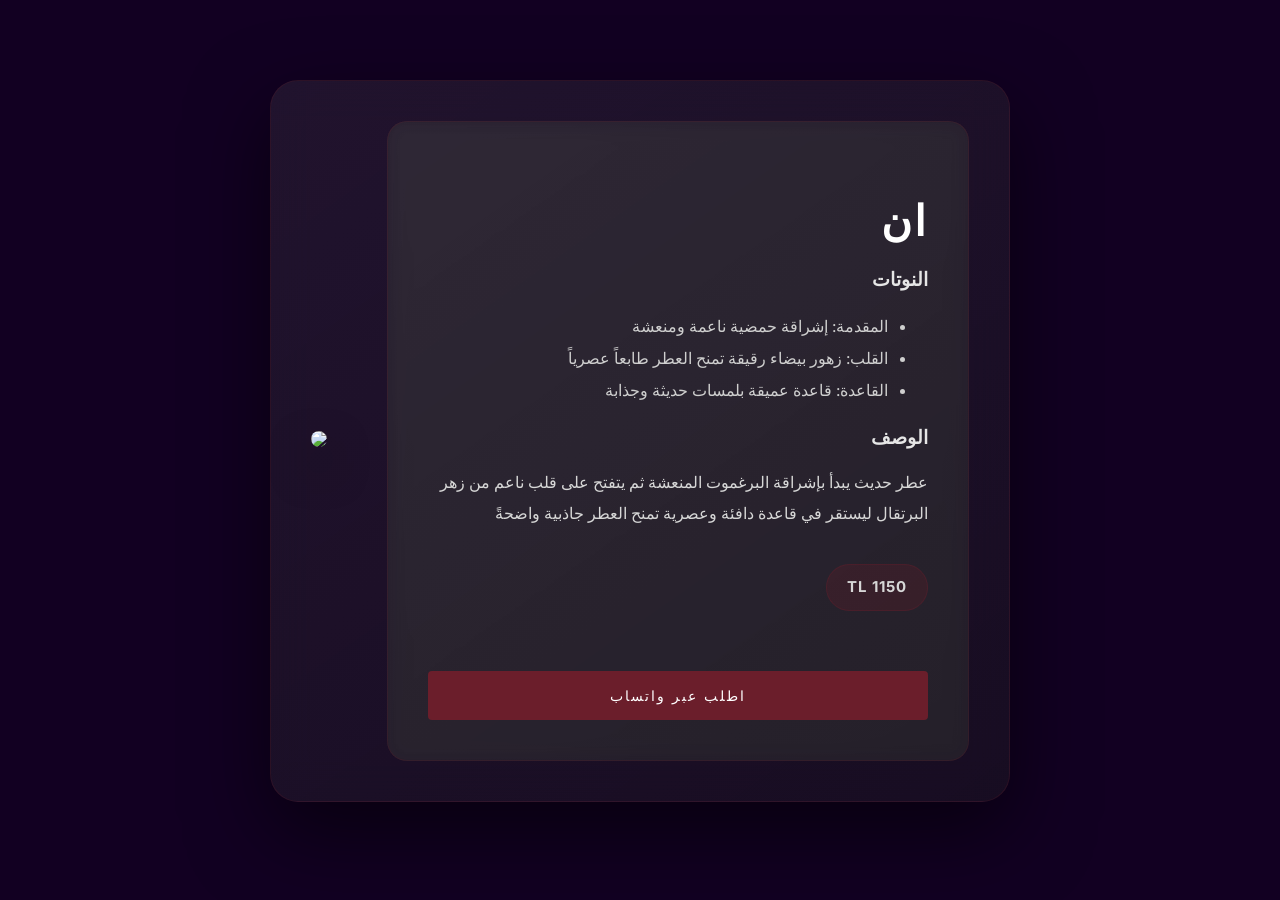
==== an.html @ c241ef5d "Add files via upload" ====
<!DOCTYPE html>

<html lang="ar">
<head>

<meta charset="UTF-8">
<title>ان </title>

<link rel="stylesheet" href="style.css">

</head>

<body>

<section class="perfume-page">

<div class="perfume-container">

<div class="perfume-text">


<h1>ان</h1>





<h3>النوتات</h3>

<ul>
<li>المقدمة:  إشراقة حمضية ناعمة ومنعشة</li>
<li>القلب: زهور بيضاء رقيقة تمنح العطر طابعاً عصرياً </li>
<li>القاعدة: قاعدة عميقة بلمسات حديثة وجذابة </li>
</ul>

<h3>الوصف</h3>

<p>
عطر حديث يبدأ بإشراقة البرغموت المنعشة
ثم يتفتح على قلب ناعم من زهر البرتقال
ليستقر في قاعدة دافئة وعصرية تمنح العطر جاذبية واضحةً
</p>




<p class="price">1150 TL</p>
<a class="order-btn"
href="https://wa.me/966558625981?text=مرحبا%20اريد%20طلب%20عطر%20قاف">
اطلب عبر واتساب
</a>

</div>

<div class="perfume-image-box">

<img src="images/AN.jpg">

</div>

</div>

</section>

</body>
</html>
---- style.css ----
@import url('https://fonts.googleapis.com/css2?family=Cormorant+Garamond:wght@400;600&family=Inter:wght@300;400&display=swap');
html{
direction:rtl;
}



body{
margin:0;
font-family:'Inter',sans-serif;
background:#120022;
color:white;
/* margin:0;
font-family:'Inter',sans-serif;
background:#120022;
text-align:center;
position:relative;
z-index:1;
background: linear-gradient(180deg,#0a0014,#120022);
color:white; */
}




/* SECTION */

section{
padding:120px 0;
}

/* HERO */

.hero{
  width:100%;
  height:90vh;
  overflow:hidden;
  position:relative;
}

.hero-image{
width:100%;
height:100%;
object-fit:cover;
display:block;
position:relative;
z-index:0;
}


.hero::before{
content:"";
position:absolute;
top:0;
left:0;
width:100%;
height:100%;
background:rgba(0,0,0,0.35);
z-index:1;
pointer-events:none;
}

.hero *{
position:relative;
z-index:2;
}

.hero h1{
font-size:70px;
letter-spacing:8px;
text-shadow:0 0 30px rgba(255,255,255,0.3);
}




.hero-text{

position:absolute;

top:50%;
left:50%;

transform:translate(-50%,-50%);

text-align:center;

color:white;

z-index:5;

background:rgba(0,0,0,0.3);

padding:30px 40px;

border-radius:10px;

}




.about-image img{
filter: brightness(1);
opacity:1;
}

/* BUTTON */

.order-btn{

display:block;

width:100%;

margin-top:30px;

padding:16px 0;

background:#6b1e2b;

color:white;

text-decoration:none;

text-align:center;

font-size:14px;

letter-spacing:2px;

border:none;

border-radius:4px;

transition:0.3s;

}

.order-btn:hover{

background:#8b2d3c;

}


/* NAVBAR */

.navbar{
display:flex;
justify-content:space-between;
align-items:center;
padding:10px 40px;
background:#120818;
}

.logo{
display:flex;
align-items:center;
gap:10px;
font-size:20px;
letter-spacing:5px;
font-weight:bold;
}

.logo-img{
width:55px;
height:55px;
object-fit:contain;
animation: logoGlow 3s ease-in-out infinite;
}

@keyframes logoGlow{
0%{filter: drop-shadow(0 0 5px rgba(255,255,255,0.3));}
50%{filter: drop-shadow(0 0 20px rgba(255,255,255,0.9));}
100%{filter: drop-shadow(0 0 5px rgba(255,255,255,0.3));}
}

.logo-img:hover{
transform:scale(1.1);
filter: drop-shadow(0 0 15px rgba(255,255,255,0.9));
}

.nav-links{
display:flex;
gap:40px;
list-style:none;
margin:0;
padding:0;
flex:1;
justify-content:center;
}

.nav-links a{
text-decoration:none;
color:white;
transition:0.3s;
}

.nav-links a:hover{
color:#8b2d3c;
}

.lang{
color:white;
font-size:14px;
cursor:pointer;
}

/* PRODUCTS */

.products{
padding:80px 40px;
background:#120022;
}

.products h2{
font-size:40px;
margin-bottom:50px;
}

.product-grid{
display:grid;
grid-template-columns: repeat(6, 1fr);
gap:40px;
max-width:1200px;
margin:auto;
align-items:start;
}

.product-card:nth-child(1){
grid-column: 1 / span 2;
}

.product-card:nth-child(2){
grid-column: 3 / span 2;
}

.product-card:nth-child(3){
grid-column: 5 / span 2;
}

.product-card:nth-child(4){
grid-column: 2 / span 2;
}

.product-card:nth-child(5){
grid-column: 4 / span 2;
}



/* FOR MOBILE PHONES */


@media (max-width: 992px){
.product-grid{
grid-template-columns: repeat(2, 1fr);
}

.product-card:nth-child(1),
.product-card:nth-child(2),
.product-card:nth-child(3),
.product-card:nth-child(4),
.product-card:nth-child(5){
grid-column: auto;
}
}

@media (max-width: 600px){
.product-grid{
grid-template-columns: 1fr;
}
}




.product-card{
background: linear-gradient(
145deg,
rgba(130,130,130,0.20),
rgba(60,60,60,0.34)
);
backdrop-filter: blur(25px);
border:1px solid rgba(107,30,43,0.28);
padding:30px;
border-radius:28px;
text-align:center;
transition:0.4s;
display:flex;
flex-direction:column;
align-items:center;
justify-content:space-between;
gap:18px;
min-height:620px;
box-shadow: 
0 25px 60px rgba(0,0,0,0.45),
inset 0 1px 0 rgba(255,255,255,0.18);
}

.product-card img{
width:100%;
height:260px;
object-fit:cover;
border-radius:15px;
margin-bottom:10px;
transition:0.4s;
}

.product-card:hover{
transform:translateY(-10px) scale(1.02);
box-shadow:
0 20px 40px rgba(0,0,0,0.6),
0 0 30px rgba(107,30,43,0.20);
}

.product-card:hover img{
transform:scale(1.05);
}

/* NOTES */

.notes{
text-align:right;
font-size:14px;
line-height:1.8;
opacity:0.9;
margin-top:10px;
width:100%;
}

.description{
text-align:right;
font-size:14px;
line-height:1.8;
opacity:0.85;
margin-top:10px;
width:100%;
}

/* PERFUME PAGE */

.perfume-text{

max-width:520px;

text-align:right;

background:#3a3a3a;

padding:50px;

border-radius:12px;

border:1px solid rgba(255,255,255,0.05);

}

.perfume-text h1{
font-family:'Cormorant Garamond',serif;
font-size:42px;
letter-spacing:2px;
}



.perfume-page{
display:flex;
align-items:center;
justify-content:center;
gap:80px;
padding:100px 10%;
flex-wrap:wrap;
}

.perfume-image{
width:320px;
border-radius:20px;
}

.perfume-info{
max-width:500px;
text-align:right;
}

.perfume-details{

background: rgba(40,40,40,0.35);

backdrop-filter: blur(10px);

padding:40px;

border-radius:20px;

border:1px solid rgba(255,255,255,0.08);

}

/* NOTES SECTION */

.notes-section{
padding:80px 40px;
background:#120818;
}

.notes-section h2{
font-size:40px;
margin-bottom:50px;
}

.notes-container{
display:flex;
gap:40px;
justify-content:center;
flex-wrap:wrap;
}

.note-card{
background:#1b0c24;
padding:30px;
border-radius:20px;
width:420px;
text-align:right;
line-height:1.8;
box-shadow:0 20px 40px rgba(0,0,0,0.6);
}

.note-card h3{
font-size:28px;
margin-bottom:20px;
}

/* REVIEWS */

.reviews{
padding:80px 40px;
background:#120022;
text-align:center;
}

.reviews h2{
font-size:38px;
margin-bottom:40px;
}




/* صندوق التعليقات */
#cusdis_thread{
max-width:750px;
margin:auto;
background:rgba(25,5,40,0.65);
padding:35px;
border-radius:22px;
border:1px solid rgba(255,255,255,0.08);
box-shadow:0 15px 40px rgba(0,0,0,0.45);
backdrop-filter:blur(12px);
}

/* الاسم */
.cusdis-comment-author{
font-weight:600;
color:#ffffff;
font-size:16px;
}

/* نص التعليق */
.cusdis-comment-content{
color:#e8dff5;
line-height:1.7;
}

/* حقل الكتابة */
#cusdis_thread input,
#cusdis_thread textarea{
background:rgba(0,0,0,0.35) !important;
color:white !important;
border:1px solid rgba(255,255,255,0.15) !important;
border-radius:10px !important;
padding:12px !important;
}

/* زر التعليق */
#cusdis_thread button{
background:#6b1e2b !important;
color:white !important;
border:none !important;
border-radius:12px !important;
padding:10px 20px !important;
transition:0.3s;
}

#cusdis_thread button:hover{
background:#8b2d3c !important;
}


/* REVIEW CARDS */

.cusdis-comment{
background: rgba(25,5,40,0.65) !important;
border:1px solid rgba(255,255,255,0.08) !important;
border-radius:18px !important;
padding:18px !important;
margin-bottom:16px !important;
box-shadow:0 10px 25px rgba(0,0,0,0.35) !important;
transition:0.3s;
}

.cusdis-comment:hover{
transform:translateY(-3px);
box-shadow:0 18px 35px rgba(0,0,0,0.45);
}

.cusdis-comment-author{
font-weight:600 !important;
color:#ffffff !important;
font-size:16px !important;
margin-bottom:6px;
}

.cusdis-comment-content{
color:#e9e2f2 !important;
line-height:1.6;
font-size:15px;
}

#cusdis_thread{
max-width:750px;
margin:auto;
}

.cusdis-comment-content{
color:#e9e2f2 !important;
line-height:1.6;
font-size:15px;
}

/* النجوم */
.cusdis-comment-content::first-line{
color:#ffd700;
font-size:18px;
letter-spacing:2px;
}


.cusdis-comment{
background:rgba(25,5,40,0.65) !important;
border-radius:18px !important;
padding:18px !important;
margin-bottom:16px !important;
box-shadow:0 10px 25px rgba(0,0,0,0.35) !important;
}

.cusdis-comment:hover{
transform:translateY(-3px);
}
/* FOOTER */

footer{
padding:20px;
background:#120022;
}




.perfume-btn{

display:inline-block;
margin-top:15px;
padding:10px 25px;

background:#6b1e2b;
color:white;

text-decoration:none;
border-radius:25px;

font-size:14px;
transition:0.3s;

}

.perfume-btn:hover{

background:#8b2d3c;
transform:scale(1.05);

}



:root{

--main-purple:#4b1d63;
--dark-purple:#2a0c3b;

--burgundy:#6b1e2b;
--soft-burgundy:#8b2d3c;

--dark-gray:#3a3a3a;
--light-gray:#9a9a9a;

}


body::before{

content:"";
position:fixed;

top:0;
left:0;
width:100%;
height:100%;

background-image:url("images/pattern.png");
background-size:350px;
background-repeat:repeat;

opacity:0.04;

pointer-events:none;
z-index:0;

}


/* PERFUMES SEPRATED PAGE : */

.perfume-page{
padding:80px 10%;
}

.perfume-container{
display:flex;
align-items:center;
justify-content:space-between;
gap:60px;

background: linear-gradient(
145deg,
rgba(95,95,95,0.20),
rgba(35,35,35,0.36)
);
backdrop-filter: blur(20px);
border: 1px solid rgba(107,30,43,0.24);
border-radius: 28px;
padding: 40px;
box-shadow: 0 30px 80px rgba(0,0,0,0.55);
}

.perfume-text{
max-width:500px;
}

.perfume-text h1{

font-size:42px;

margin-bottom:10px;

letter-spacing:2px;
}

.perfume-text h3{
margin-top:20px;
color:#e6e6e6;
}

.perfume-text ul{
line-height:2;
color:#cfcfcf;
}

.perfume-text p{
line-height:1.9;

color:#d7d7d7;
}

.tagline{
margin-top:15px;
font-weight:bold;
}

.perfume-image-box img{
width:350px;
border-radius:20px;
box-shadow:0 20px 40px rgba(0,0,0,0.6);
}





.perfume-text{

background: rgba(58,58,58,0.32);

padding:40px;

border-radius:20px;

border:1px solid rgba(107,30,43,0.22);

backdrop-filter: blur(10px);

}








/* ABOUT SECTION  */


.about{

padding:120px 10%;
background:#120022;

}

.about-container{

display:flex;
align-items:center;
justify-content:space-between;

gap:80px;

flex-wrap:wrap;

}

.about-image img{

width:350px;

border-radius:20px;

box-shadow:0 25px 50px rgba(0,0,0,0.7);

}

.about-text{

max-width:550px;

text-align:right;

line-height:2;

background:rgba(58,58,58,0.24);

padding:40px;

border-radius:20px;

border:1px solid rgba(107,30,43,0.22);

backdrop-filter:blur(10px);

}

.about-text h2{

font-size:40px;

margin-bottom:20px;

letter-spacing:2px;

}

.about-text p{

color:#e5e5e5;

font-size:16px;

}

.about-quote{

margin-top:20px;

font-weight:bold;

font-size:18px;

color:#8b2d3c;

}

.about-image img{
transition:0.5s;
}

.about-image img:hover{
transform:scale(1.05);
}



/* edu perfumes */


.perfume-specs{

display:flex;

gap:15px;

margin:10px 0 25px 0;

}

.perfume-specs span{

background:rgba(60,60,60,0.35);

padding:6px 14px;

border-radius:20px;

font-size:13px;

border:1px solid rgba(107,30,43,0.18);

}

.price{

font-size:24px;

margin:15px 0 30px 0;

font-weight:bold;

color:#e6e6e6;

letter-spacing:2px;

}




/* inside the pages for the two perfumes */

.perfume-meta{

display:flex;
gap:10px;
margin:10px 0;

}

.perfume-meta span{

background:rgba(70,70,70,0.35);

padding:6px 14px;

border-radius:20px;

font-size:12px;

border:1px solid rgba(107,30,43,0.18);

}

.price{
font-size:15px;
font-weight:bold;
margin-top:20px;
letter-spacing:1px;

background:rgba(107,30,43,0.25);
border:1px solid rgba(107,30,43,0.35);

display:inline-block;
padding:8px 20px;
border-radius:25px;

color:white;
}
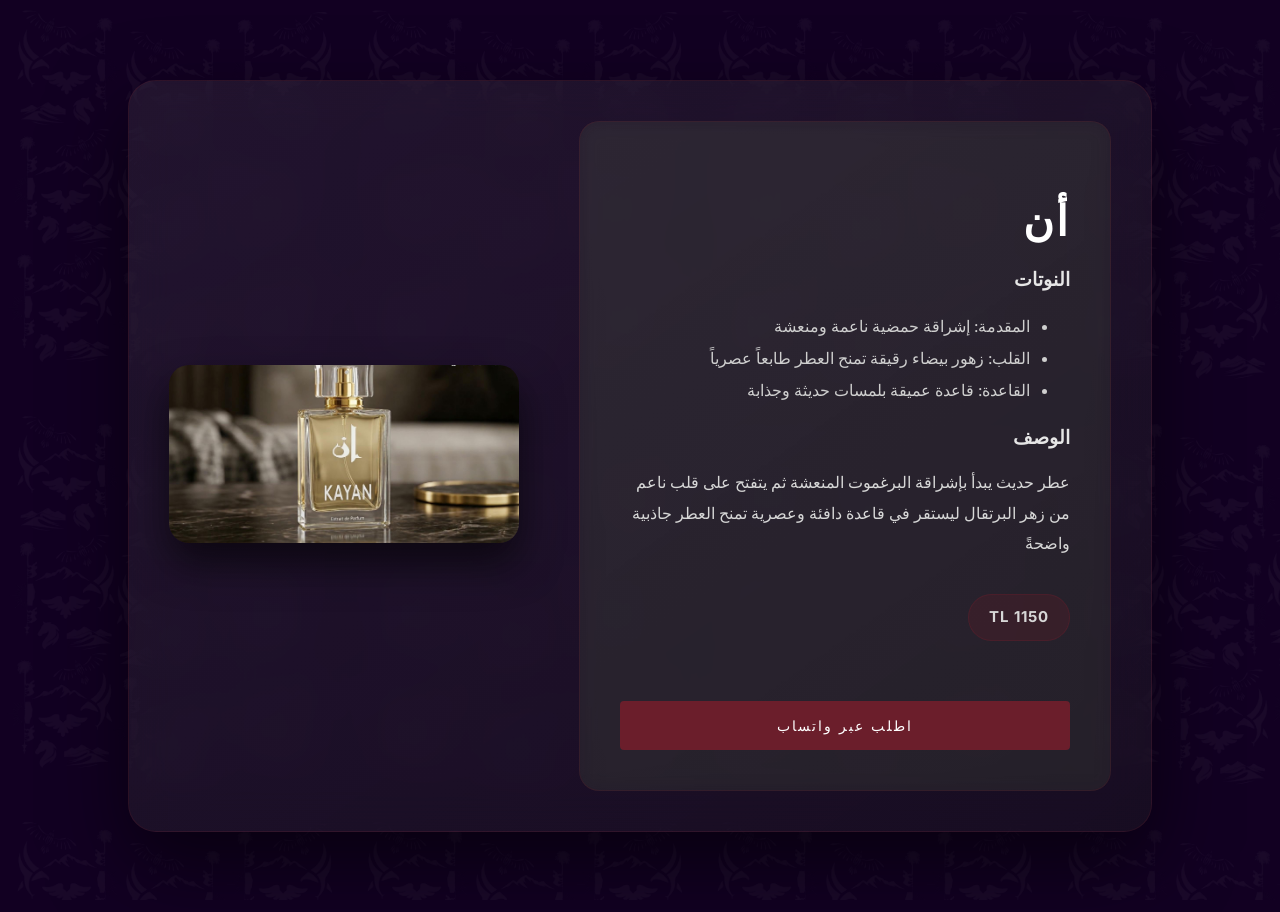
==== commit cdca5d8b: "Update an.html" ====
--- a/an.html
+++ b/an.html
@@ -4,6 +4,7 @@
 <head>
 
 <meta charset="UTF-8">
+<meta name="viewport" content="width=device-width, initial-scale=1.0">
 <title>ان </title>
 
 <link rel="stylesheet" href="style.css">
@@ -19,23 +20,23 @@
 <div class="perfume-text">
 
 
-<h1>ان</h1>
+<h1 data-key="aanName">أن</h1>
 
 
 
 
 
-<h3>النوتات</h3>
+<h3 data-key="notes">النوتات</h3>
 
 <ul>
-<li>المقدمة:  إشراقة حمضية ناعمة ومنعشة</li>
-<li>القلب: زهور بيضاء رقيقة تمنح العطر طابعاً عصرياً </li>
-<li>القاعدة: قاعدة عميقة بلمسات حديثة وجذابة </li>
+<li data-key="aanTop">المقدمة:  إشراقة حمضية ناعمة ومنعشة</li>
+<li data-key="aanHeart">القلب: زهور بيضاء رقيقة تمنح العطر طابعاً عصرياً </li>
+<li data-key="aanBase">القاعدة: قاعدة عميقة بلمسات حديثة وجذابة </li>
 </ul>
 
-<h3>الوصف</h3>
+<h3 data-key="description">الوصف</h3>
 
-<p>
+<p data-key="aanDesc">
 عطر حديث يبدأ بإشراقة البرغموت المنعشة
 ثم يتفتح على قلب ناعم من زهر البرتقال
 ليستقر في قاعدة دافئة وعصرية تمنح العطر جاذبية واضحةً
@@ -45,9 +46,8 @@
 
 
 <p class="price">1150 TL</p>
-<a class="order-btn"
-href="https://wa.me/966558625981?text=مرحبا%20اريد%20طلب%20عطر%20قاف">
-اطلب عبر واتساب
+<a class="order-btn" href="#" data-key="orderBtn">
+  اطلب عبر واتساب
 </a>
 
 </div>
@@ -61,6 +61,6 @@
 </div>
 
 </section>
-
+<script src="script.js"></script>
 </body>
 </html>
--- a/style.css
+++ b/style.css
@@ -46,7 +46,6 @@
 position:relative;
 z-index:0;
 }
-
 
 .hero::before{
 content:"";
@@ -563,8 +562,13 @@
 footer{
 padding:20px;
 background:#120022;
-}
-
+text-align:center;
+}
+
+footer p{
+margin:0;
+text-align:center;
+}
 
 
 
@@ -893,4 +897,150 @@
 border-radius:25px;
 
 color:white;
-}+
+}
+/* يجعل الصفحة مناسبة للجوال */
+
+@media (max-width: 768px){
+
+  .navbar{
+    flex-direction: column;
+    align-items: center;
+    gap: 12px;
+    padding: 15px 10px;
+  }
+
+  .logo{
+    order: 1;
+    justify-content: center;
+    font-size: 18px;
+    letter-spacing: 3px;
+  }
+
+  .logo-img{
+    width: 42px;
+    height: 42px;
+  }
+
+  .nav-links{
+    order: 2;
+    flex-wrap: wrap;
+    justify-content: center;
+    gap: 18px;
+  }
+
+  .nav-links a{
+    font-size: 16px;
+  }
+
+  .lang{
+    order: 3;
+    font-size: 15px;
+  }
+
+  .hero{
+    height: auto;
+  }
+
+  .hero-image{
+    width: 100%;
+    height: auto;
+    display: block;
+  }
+
+  .about{
+    padding: 70px 20px;
+  }
+
+  .about-container{
+    flex-direction: column;
+    gap: 30px;
+  }
+
+  .about-image img{
+    width: 100%;
+    max-width: 320px;
+  }
+
+  .about-text{
+    width: 100%;
+    max-width: 100%;
+    box-sizing: border-box;
+    padding: 25px 20px;
+  }
+
+  .about-text h2{
+    font-size: 32px;
+  }
+
+  .products{
+    padding: 70px 20px;
+  }
+
+  .products h2{
+    font-size: 32px;
+  }
+
+  .product-grid{
+    grid-template-columns: 1fr !important;
+    gap: 25px;
+  }
+
+  .product-card:nth-child(1),
+  .product-card:nth-child(2),
+  .product-card:nth-child(3),
+  .product-card:nth-child(4),
+  .product-card:nth-child(5){
+    grid-column: auto !important;
+  }
+
+  .product-card{
+    min-height: auto;
+    padding: 22px;
+  }
+
+  .product-card img{
+    height: auto;
+    max-height: 320px;
+  }
+
+  .perfume-page{
+    padding: 40px 20px;
+  }
+
+  .perfume-container{
+    flex-direction: column;
+    gap: 25px;
+    padding: 22px;
+  }
+
+  .perfume-image-box img{
+    width: 100%;
+    max-width: 320px;
+  }
+
+  .perfume-text{
+    width: 100%;
+    max-width: 100%;
+    box-sizing: border-box;
+    padding: 25px 20px;
+  }
+
+  .reviews{
+    padding: 70px 20px;
+  }
+
+  #cusdis_thread{
+    width: 100%;
+    max-width: 100%;
+    box-sizing: border-box;
+    padding: 18px;
+  }
+
+  footer{
+    text-align: center;
+    padding: 20px 10px;
+  }
+}
+
+
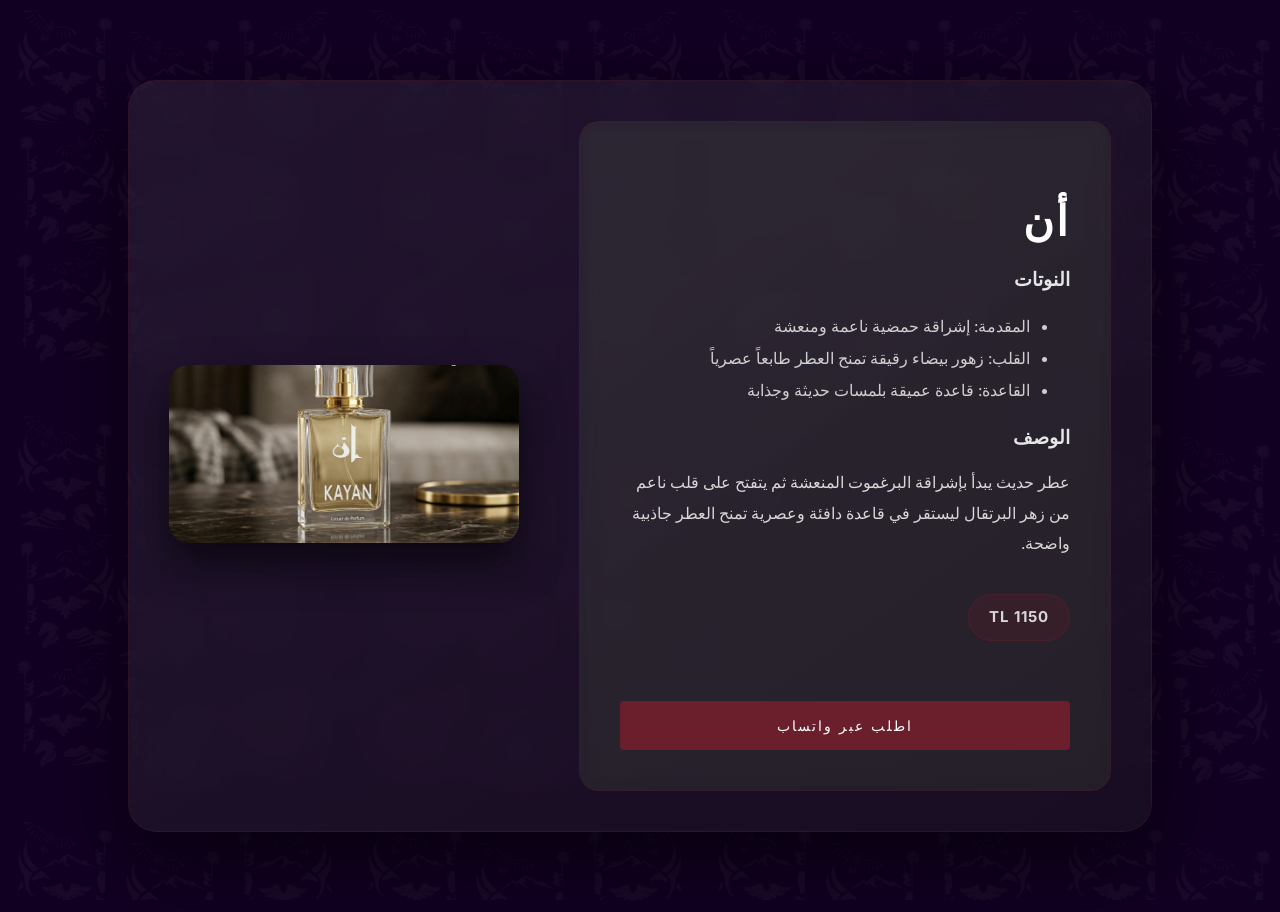
==== commit 7c1548ac: "Update an.html" ====
--- a/an.html
+++ b/an.html
@@ -46,8 +46,10 @@
 
 
 <p class="price">1150 TL</p>
-<a class="order-btn" href="#" data-key="orderBtn">
-  اطلب عبر واتساب
+<a class="order-btn"
+href="https://wa.me/905079159366?text=اهلا%20ابغى%20اطلب%20عطر%20أن"
+data-key="orderBtn">
+اطلب عبر واتساب
 </a>
 
 </div>
@@ -64,3 +66,4 @@
 <script src="script.js"></script>
 </body>
 </html>
+
